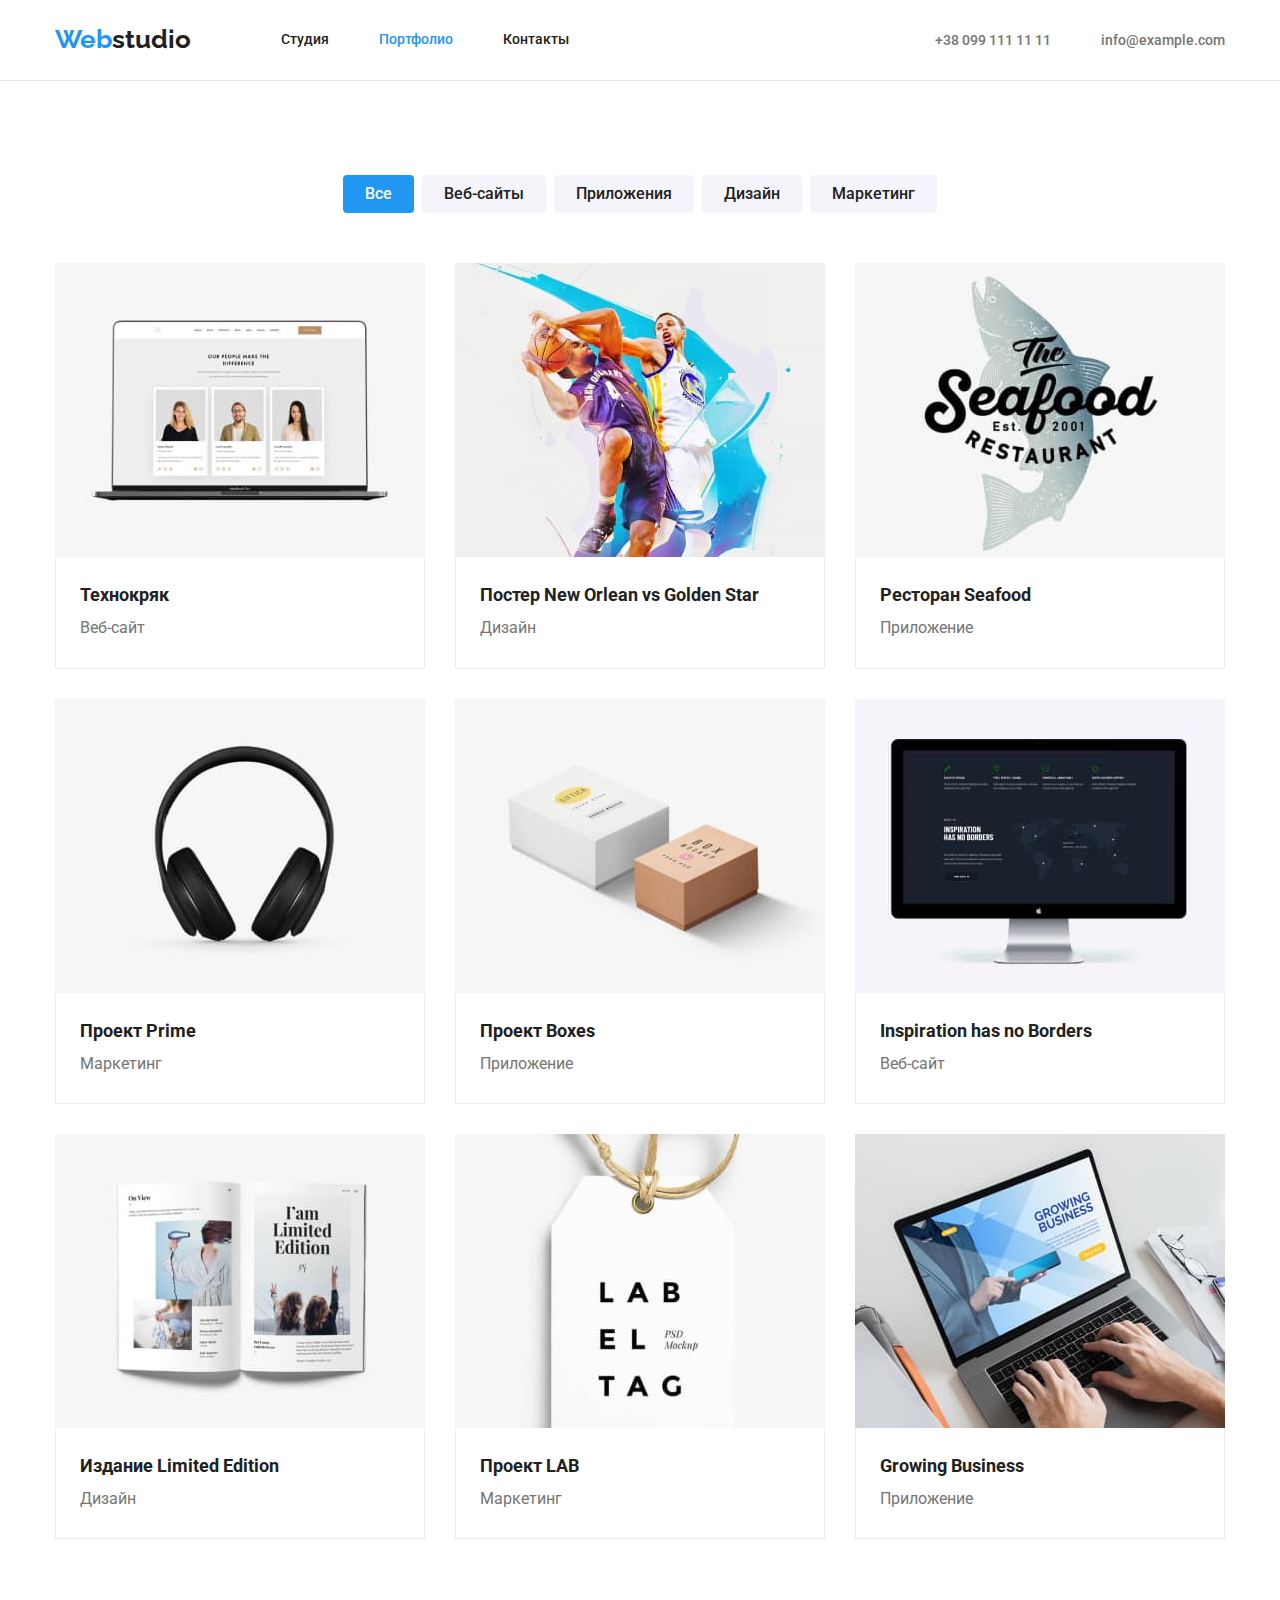
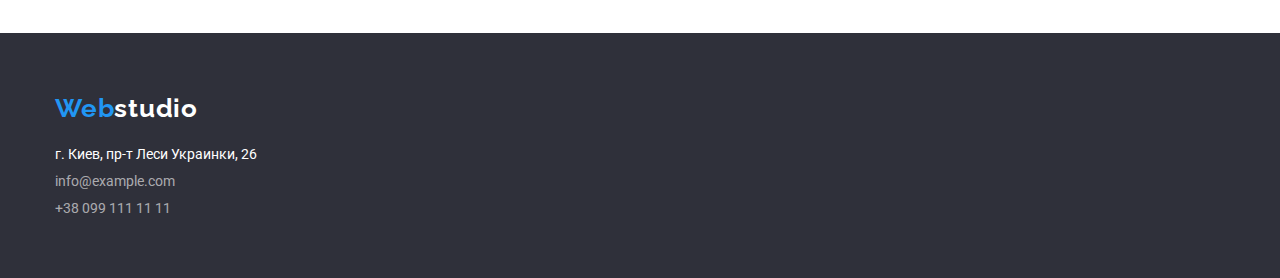
==== portfolio.html @ 4814321b "Initial commit" ====
<!DOCTYPE html>
<html lang="ru">
<head>
    <meta charset="UTF-8">
    <meta http-equiv="X-UA-Compatible" content="IE=edge">
    <meta name="viewport" content="width=device-width, initial-scale=1.0">
    <title>Portfolio</title>
    <link rel="preconnect" href="https://fonts.googleapis.com">
    <link rel="preconnect" href="https://fonts.gstatic.com" crossorigin>
    <link 
        href="https://fonts.googleapis.com/css2?family=Oleo+Script:wght@400;700&family=Raleway:wght@700&family=Roboto:wght@400;500;700;900&display=swap"
        rel="stylesheet">
    <link rel="stylesheet" href="https://cdn.jsdelivr.net/npm/modern-normalize@1.1.0/modern-normalize.min.css" />
    <link rel="stylesheet" href="./css/styles.css">
</head>
<body>
    <header class="page-header">
        <div class="container main-nav">
            <!--about-->
            <a class="logo" href="./index.html">Web<span class="logo-text">studio</span></a>
            <nav class="header-nav">
                <ul class="header-list list">
                    <li class="item"><a class="header-link" href="./index.html">Студия</a></li>
                    <li class="item"><a class="header-link current" href="./portfolio.html">Портфолио</a></li>
                    <li class="item"><a class="header-link" href="">Контакты</a></li>
                </ul>
            </nav>
            <ul class="header-list-auth list">
                <li class="item">
                    <a class="header-list-item" href="tel:+380991111111">+38 099 111 11 11</a>
                </li>
                <li class="item">
                    <a class="header-list-item" href="mailto:info@example.com">info@example.com</a>
                </li>
            </ul>
        </div>
    </header>
    <main>
        <!--Block 1 Button-->
        <section class="portfolio">
            <div class="container">
            <h1 class="visually-hidden">Наши работы</h1>
            <ul class="filter list">
                <li>
                    <button class="button-nav" type="button">Все</button>
                </li>
                <li>
                    <button class="btn" type="button">Веб-сайты</button>
                <li>
                    <button class="btn" type="button">Приложения</button>
                </li>
                <li>
                    <button class="btn" type="button">Дизайн</button>
                </li>
                <li>
                    <button class="btn" type="button">Маркетинг</button>
                </li>
            </ul>
            </div>
            <div class="container">
            <ul class="link list">
                <li class="item-link">
                    <a href="">
                        <img src="./imiges/block-portfolio/blockportfolio1.jpg" alt="employee image" width="370" height="290">
                        <div class="list-direction">
                        <h2 class="direction">Технокряк</h2>
                        <p class="description">Веб-сайт</p>
                        </div>
                    </a>
                <li class="item-link">
                    <a href="">
                        <img src="./imiges/block-portfolio/blockportfolio4.jpg" alt="play baskedball" width="370" height="290">
                        <div class="list-direction">
                        <h2 class="direction">Постер<span lang="en"> New Orlean vs Golden Star</span></h2>
                        <p class="description">Дизайн</p>
                        </div>
                    </a>
                </li>
                <li class="item-link">
                    <a href="">
                        <img src="./imiges/block-portfolio/blockportfolio5.jpg" alt="seafood restaurant" width="370" height="290">
                        <div class="list-direction">
                        <h2 class="direction">Ресторан<span lang="en"> Seafood</span></h2>
                        <p class="description">Приложение</p>
                        </div>
                    </a>
                </li>
                <li class="item-link">
                    <a href="">
                        <img src="./imiges/block-portfolio/blockportfolio2.jpg" alt="headphone image" width="370" height="290">
                        <div class="list-direction">
                        <h2 class="direction">Проект<span lang="en"> Prime</span></h2>
                        <p class="description">Маркетинг</p>
                        </div>
                    </a>
                </li>
                <li class="item-link">
                    <a href="">
                        <img src="./imiges/block-portfolio/blockportfolio6.jpg" alt="boxes image" width="370" height="290">
                        <div class="list-direction">
                        <h2 class="direction" >Проект<span lang="en"> Boxes</span></h2>
                        <p class="description">Приложение</p>
                        </div>
                    </a>
                </li>
                <li class="item-link">
                    <a href="">
                        <img src="./imiges/block-portfolio/blockportfolio7.jpg" alt="monitor image" width="370" height="290">
                        <div class="list-direction">
                        <h2 class="direction" lang="en">Inspiration has no Borders</h2>
                        <p class="description">Веб-сайт</p>
                        </div>
                    </a>
                </li>
                <li class="item-link">
                    <a href="">
                        <img src="./imiges/block-portfolio/blockportfolio3.jpg" alt="magasine image" width="370" height="290">
                        <div class="list-direction">
                        <h2 class="direction">Издание<span lang="en"> Limited Edition</span></h2>
                        <p class="description">Дизайн</p>
                        </div>
                    </a>
                </li>
                <li class="item-link">
                    <a href="">
                        <img src="./imiges/block-portfolio/blockportfolio8.jpg" alt="project name" width="370" height="290">
                        <div class="list-direction">
                        <h2 class="direction">Проект<span lang="en"> LAB</span></h2>
                        <p class="description">Маркетинг</p>
                        </div>
                    </a>
                </li>
                <li class="item-link">
                    <a href="">
                        <img src="./imiges/block-portfolio/blockportfolio9.jpg" alt="typing on notebook" width="370" height="290">
                        <div class="list-direction">
                        <h2 class="direction" lang="en">Growing Business</h2>
                        <p class="description">Приложение</p>
                        </div>
                    </a>
                </li>
            </ul>
            </div>
        </section>
    </main>
<footer class="footer">
    <section>
        <div class="container">
            <h2 class="visually-hidden">Контакты</h2>
            <a class="logo" href="./index.html">Web<span class="footer-logo-text">studio</span></a>
            <address class="address">
                <ul class="list-footer list-list">
                    <li class="item">
                        <a class="list-adress item-map" href="https://goo.gl/maps/WNtPrvYmRMJwgZ4R8" target="_blank"
                            rel="noopener noreferrer">г. Киев, пр-т Леси Украинки, 26</a>
                    </li>
                    <li class="item">
                        <a class="list-mail" href="mailto:info@example.com">info@example.com</a>
                    </li>
                    <li class="item">
                        <a class="list-phone" href="tel:+380991111111">+38 099 111 11 11</a>
                    </li>
                </ul>
            </address>
        </div>
    </section>
</footer>
</body>
</html>
---- css/styles.css ----
:root {
 --primary-text-color: #757575;
 --title-text-color: #212121;
 --accent-color: #2196F3;
 --bg-color: #FFFFFF;
 --secondary-bg-color: #2F303A; 
 --third-bg-color: #F5F4FA;
 --primary-color: #188CE8;
 --page-header-color: #E5E5E5;
}

body {
    font-family: "Roboto", "Regular", sans-serif;
    background-color: var(--bg-color);
    font-style: normal;
    color: var(--title-text-color)
}

/* reset */
h1,
h2,
h3,
h4,
p {
    margin: 0;
}

img {
    display: block;
    max-width: 100%;
    height: auto;
}

.visually-hidden {
    position: absolute;
    white-space: nowrap;
    width: 1px;
    height: 1px;
    overflow: hidden;
    border: 0;
    padding: 0;
    clip: rect(0 0 0 0);
    clip-path: inset(50%);
    margin: -1px;
}

/* container */

.list {
    margin: -15px;
    display: flex;
    list-style: none;
    margin: 0;
    padding: 0;
}

.list-caption {
    margin: 15px;
}

.list-footer {
    list-style: none;
    margin: 0;
    padding: 0;
}

.container{
    width: 1200px;
    padding-left: 15px;
    padding-right: 15px;
    margin-left: auto;
    margin-right: auto;
}

.container-work{
    padding-top: 0px;
}

.page-header {
    border-bottom: 1px solid var(--page-header-color);
}

/*Main nav */

.main-nav {
    display: flex;
    align-items: center;
}

.header-nav {
    display: flex;
}

/* Button portfolio */

.button-hero {
    display: inline-block;
    padding: 10px 32px;
    border-radius: 4px;
    line-height: 30px;

    color: var(--bg-color);
    background-color: var(--accent-color);
    font-weight: 700;
    font-size: 16px;

}

.button-hero:hover,
.button-hero:focus {
    color: var(--bg-color);
    background-color: var(--primary-color);
}

.button-nav {
    display: inline-block;
    padding: 6px 22px;
    border-radius: 4px;
    line-height: 26px;

    font-family: inherit;
    color: var(--bg-color);
    background-color: var(--accent-color);
    font-weight: 500;
    font-size: 16px;
    border: none;
}

.button-nav:hover,
.button-nav:focus {
    color: var(--bg-color);
}

.btn {
    display: inline-block;
    padding: 6px 22px;
    border-radius: 4px;
    margin-left: 8px;
    line-height: 26px;

    font-family: inherit;
    color: var(--title-text-color);
    background-color: var(--third-bg-color);
    font-weight: 500;
    font-size: 16px;
    border: none;
}

.btn:hover,
.btn:focus {
    color: var(--bg-color);
    background-color: var(--accent-color);
}

.filter{
   margin-bottom: 50px;
   justify-content: center;
}

.section-title {
    color: var(--title-text-color);    
}

a {
    text-decoration: none;
}

/* WebStudio */
.logo {
    margin-top: 24px;
    margin-bottom: 25px;

    font-family: 'Raleway', sans-serif;
    font-weight: 700;
    font-size: 26px;
    line-height: 1.2;
    color: var(--accent-color);
}

.logo-text{
    color: var(--title-text-color)
}

/* Section about */

.section-about {
    text-align: center;
    padding-top: 200px;
    padding-bottom: 200px;

    background-color: var(--secondary-bg-color);
}

.section-about .section-title {
    max-width: 650px;
    margin: 0 auto;
    margin-bottom: 30px;
    margin-top: 0;
    text-transform: uppercase;
    font-weight: 900;
    font-size: 44px;
    line-height: 1.37;
    letter-spacing: 0.06em;
    text-align: center;
}

.feature-list {
    display: flex;
    flex-wrap: wrap;
    padding-left: 0;
}

.feature-list .list-item {
    width: 270px;
}

.feature-list .list-item:not(:last-child) {
    margin-right: 30px;
}

.feature-list .descreption {
    margin: 0;
    margin-bottom: 10px;
}

.text-about {
    font-family: 'Roboto';
    font-weight: 700;
    font-size: 44px;
    line-height: 1.9;
    text-transform: uppercase;
    color: var(--bg-color);
    margin-bottom: 40px;
}

.section-descreption {
    padding: 94px 0;
}
.descreption{
    margin-bottom: 10px;
    margin-top: 0;
    font-family: 'Roboto';
    font-weight: 700;
    font-size: 14px;
    line-height: 1.15;
    letter-spacing: 0.03em;
    text-transform: uppercase;
    color: var(--title-text-color);
}

.text-descreption {
    font-size: 14px;
    line-height: 1.7;
    letter-spacing: 0.03em;
    color: var(--primary-text-color);
}

.list .list-item {
    width: 270px;
}

/* Section work */

.work {
    padding-bottom: 94px;
}

.work .work-text {
    margin-top: 0;
    margin-bottom: 50px;
    text-align: center;
}

.work .work-about {
    padding-top: 0;
    padding-bottom: 0;
}

.work .work-about .work-about-section {
    padding-top: 0%;
}

.work .work-text {
    margin-top: 0;
    margin-bottom: 50px;
}

.work-text {
    text-align: center;
    font-weight: 700;
    font-size: 36px;
    line-height: 1.17;
    letter-spacing: 0.03em;
    color: var(--title-text-color);
}

.caption-img:nth-child(2) {
    margin-right: 30px;
    margin-left: 30px;
}

/* Team */

.team {
    background: var(--third-bg-color);
    padding-top: 94px;
    padding-bottom: 94px;
}

.team-title {
    margin-top: 0;
    margin-bottom: 50px;
    
    font-height: 700;
    font-size: 36px;
    line-height: 1, 17;
    text-align: center;
}

.time .team-title {
    margin-top: 0;
    margin-bottom: 50px;
    
    color: var(--title-text-color);
    font-weight: 700;
    font-size: 36px;
    line-height: 1, 17;
    text-align: center;
}

.section .no-padding {
    padding-top: 0;
    padding-bottom: 0;
}


.team-container {
    padding-top: 30px;
    padding-bottom: 30px;
}

.list .team-name {
    margin-bottom: 10px;
    margin-top: 0;
    text-align: center;
}

.list .position {
    margin-top: 0;
    margin-bottom: 0;
    color: var(--primary-text-color);
    font-weight: 400;
    font-size: 16px;
    line-height: 1.9;
    text-align: center;
}

.team-worker:nth-child(-n+3) {
    margin-right: 30px;
}

.team-worker {
    background: var(--bg-color);
    box-shadow: 0px 1px 3px rgba(0, 0, 0, 0.12), 0px 1px 1px rgba(0, 0, 0, 0.14), 0px 2px 1px rgba(0, 0, 0, 0.2);
    border-radius: 0px 0px 4px 4px;
}

/* Footer */

.footer-logo-text {
    font-weight: 700;
    font-size: 26px;
    line-height: 1.2;
    color: var(--bg-color);
}

.header-list {
    display: flex;
    margin-left: 90px;
}

.header-list .item + .item {
    margin-left: 50px;
}


.header-list-auth {
    display: flex;
    margin-left: auto;
}

.header-list-auth .item + .item {
    margin-left: 50px;
}

/* Header-link*/

.header-link {
    display: block;
    padding-top: 32px;
    padding-bottom: 32px;

    font-family: 'Roboto', sans-serif;
    font-weight: 500;
    font-size: 14px;
    line-height: 1.14;
    color: var(--title-text-color);  
}

.header-link:hover,
.header-link:focus {
    color: var(--accent-color)
}
/* Header-list */

.header-list-item{
    padding-top: 32px;
    padding-bottom: 32px;
    font-family: 'Roboto', sans-serif;
    font-weight: 500;
    font-size: 14px;
    line-height: 1.14;
    color: var(--primary-text-color)
}

.header-list-item:hover,
.header-list-item:focus {
    color: var(--accent-color)
}

.header-link.current {
    color: var(--accent-color)
}

.team-title{
    font-family: 'Roboto';
    font-weight: 700;
    font-size: 36px;
    line-height: 1.17;
    letter-spacing: 0.03em;
    color: var(--title-text-color);
}
.team-name{
    font-family: 'Roboto';
    font-style: normal;
    font-weight: 500;
    font-size: 16px;
    line-height: 1.18;
    text-align: center;
    letter-spacing: 0.03em;
    color: var(--title-text-color);
}
.position{
    font-family: 'Roboto';
    font-style: normal;
    font-weight: 400;
    font-size: 16px;
    line-height: 1.18;
    text-align: center;
    color: var(--primary-text-color);
}

/* Footer */

.footer {
    padding-top: 60px;
    padding-bottom: 60px;
    background-color: var(--secondary-bg-color);
}

.footer .logo {
    margin-top: 60px;
    margin-bottom: 20px;
    font-weight: 700;
    font-size: 26px;
    line-height: 1.2;
    letter-spacing: 0.03em;
}

.address {
    margin-top: 20px;
}

.list-footer.list-list>.item:nth-child(n+2) {
    margin-top: 9px;
}

.adress .item-map {
    font-weight: 400;
    font-size: 14px;
    line-height: 1.72;
    letter-spacing: 0.03em;        
}

.list-adress{
    font-family: 'Roboto';
    font-style: normal;
    font-weight: 400;
    font-size: 14px;
    line-height: 1.15;
    color: var(--bg-color);
}

.list-phone {
    font-family: 'Roboto';
    font-style: normal;
    font-weight: 400;
    font-size: 14px;
    line-height: 1.15;
    color: rgba(255, 255, 255, 0.6);
}

.list-mail {
    font-family: 'Roboto';
        font-style: normal;
        font-weight: 400;
        font-size: 14px;
        line-height: 1.15;
        color: rgba(255, 255, 255, 0.6);
}
 
/* Portfolio */

.portfolio {
    padding: 94px 0;
}

.direction {
    font-family: 'Roboto';
    font-weight: 700;
    font-size: 18px;
    line-height: 2;
    color: var(--title-text-color);
}

.list-direction {
    padding-top: 20px;
    padding-bottom: 20px;
    padding-left: 24px;
    padding-right: 24px;
    border: 1px solid #EEEEEE;
    border-top: none;
}

.description {
    margin-bottom: 4px;
    font-size: 16px;
    line-height: 1.9;
    color: var(--primary-text-color);
}

.link.list {
    display: flex;
    flex-wrap: wrap;
    margin: -15px;
}

.flex-link.item-link {
    width: 370px;
    margin-right: 30px;
    margin-bottom: 30px;
}

.item-link:nth-child(3n) {
    margin-right: 0;
}

.item-link {
    margin-bottom: 0%;
    margin: 15px;
}
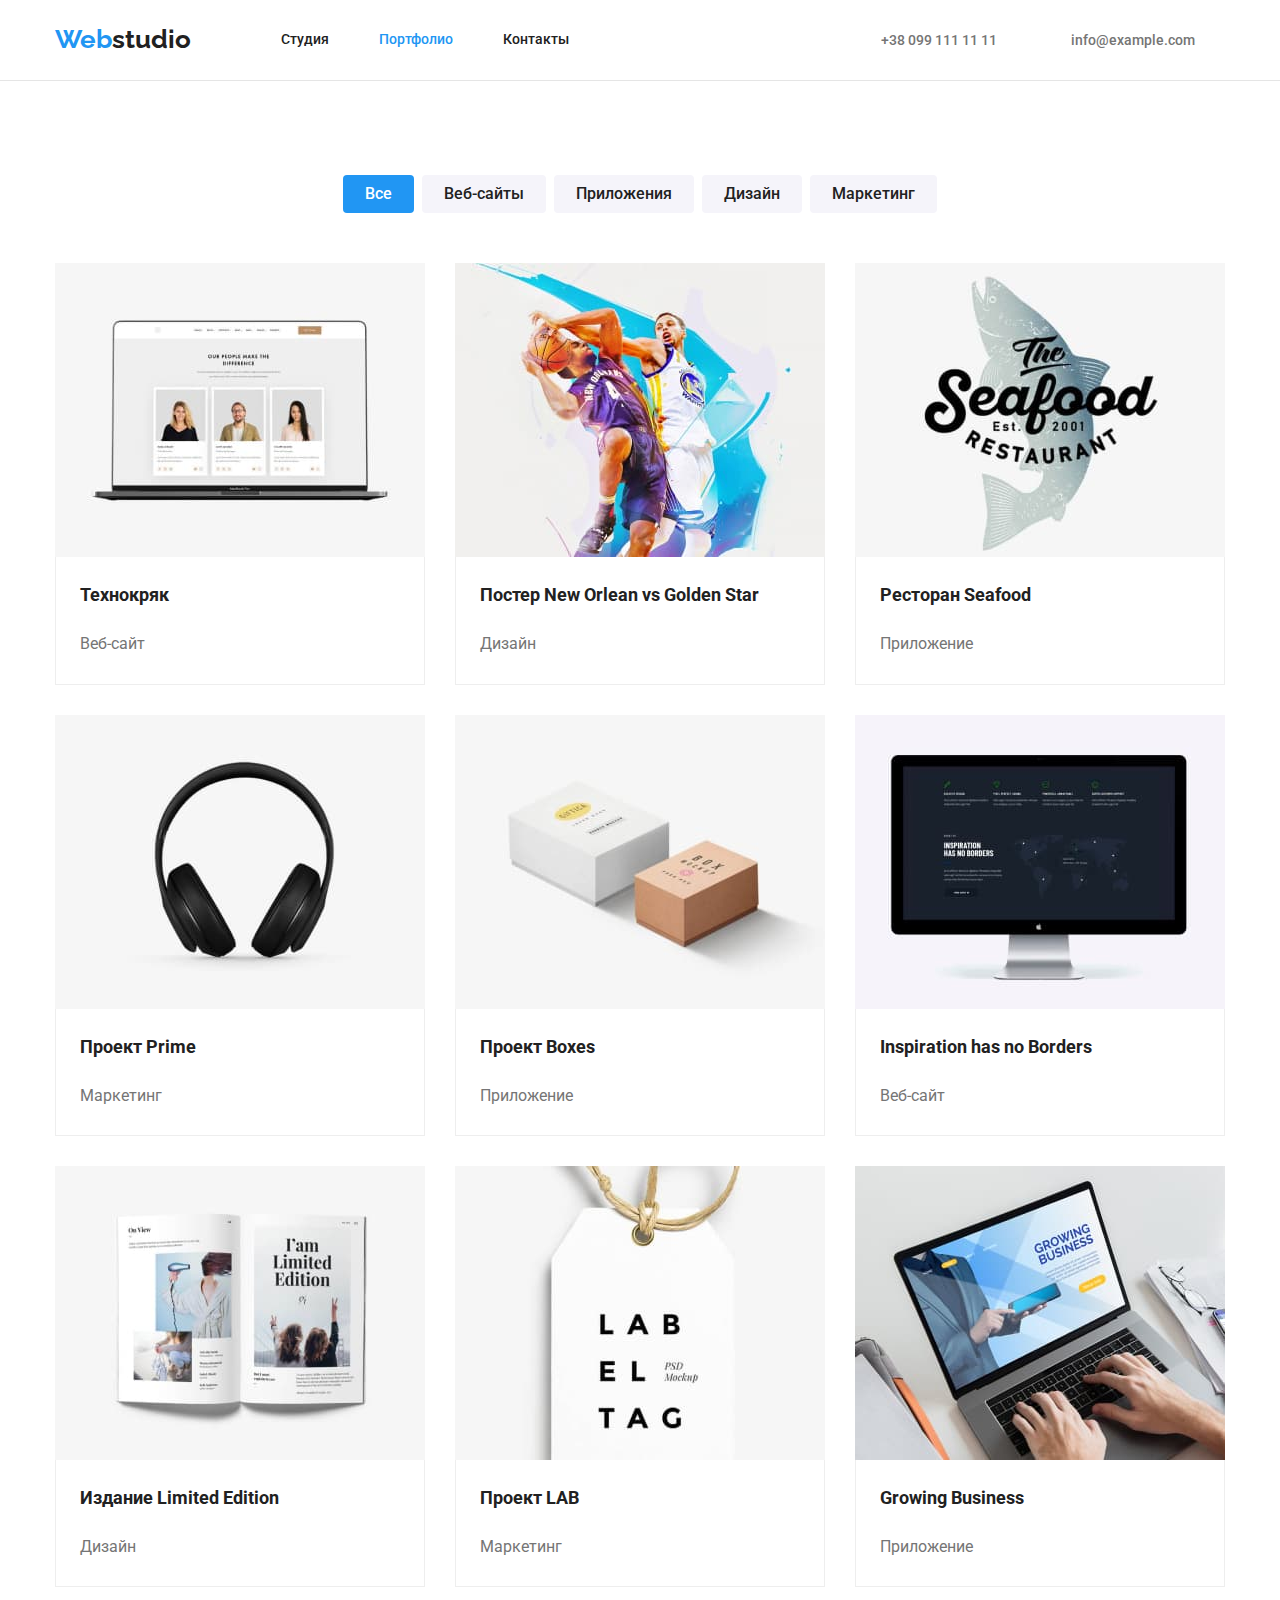
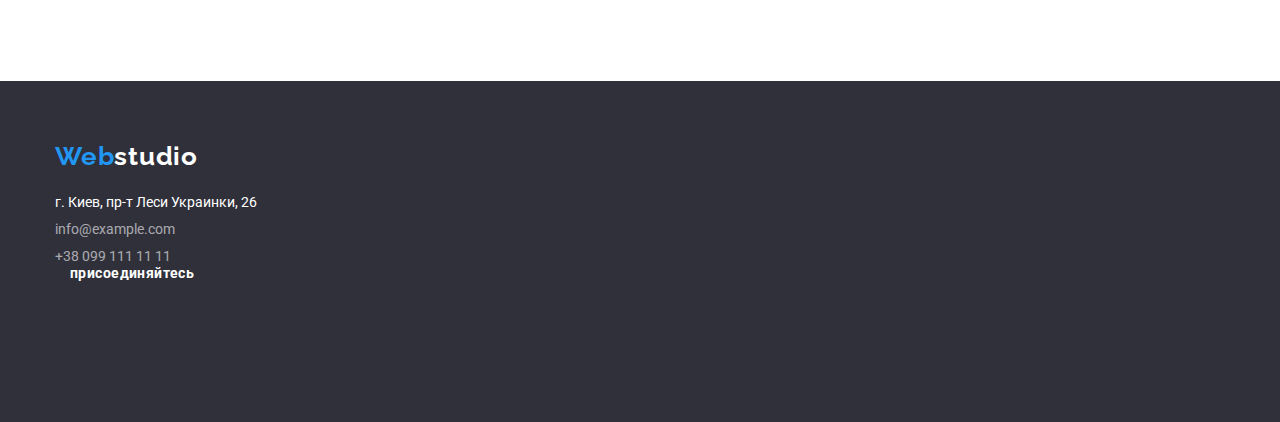
==== commit b3cadac3: "hw-04" ====
--- a/portfolio.html
+++ b/portfolio.html
@@ -28,9 +28,15 @@
             <ul class="header-list-auth list">
                 <li class="item">
                     <a class="header-list-item" href="tel:+380991111111">+38 099 111 11 11</a>
+                    <svg class="icon-phone" width="10" height="16">
+                        <use href="./imiges/icons.svg#icone-phone"></use>
+                    </svg>
                 </li>
                 <li class="item">
                     <a class="header-list-item" href="mailto:info@example.com">info@example.com</a>
+                    <svg class="icon-mail" width="16" height="12">
+                        <use href="./imiges/icons.svg#icone-mail"></use>
+                    </svg>
                 </li>
             </ul>
         </div>
@@ -163,6 +169,39 @@
                 </ul>
             </address>
         </div>
+            <div class="container-social">
+                <h2 class="title-social">присоединяйтесь</h2>
+                <ul class="listes list-social">
+                    <li class="item-social icon-social">
+                        <a class="link" href="">
+                            <svg class="footer-icon">
+                                <use href="./imiges/icons/symbol-defs.svg#instagram"></use>
+                            </svg>
+                        </a>
+                    </li>
+                    <li class="item-social icon-social">
+                        <a class="link" href="">
+                            <svg class="footer-icon">
+                                <use href="./imiges/icons/symbol-defs.svg#twitter"></use>
+                            </svg>
+                        </a>
+                    </li>
+                    <li class="item-social icon-social">
+                        <a class="link" href="">
+                            <svg class="footer-icon">
+                                <use href="./imiges/icons/symbol-defs.svg#facebook"></use>
+                            </svg>
+                        </a>
+                    </li>
+                    <li class="item-social icon-social">
+                        <a class="link" href="">
+                            <svg class="footer-icon">
+                                <use href="./imiges/icons/symbol-defs.svg#lindenin"></use>
+                            </svg>
+                        </a>
+                    </li>
+                </ul>
+            </div>
     </section>
 </footer>
 </body>
--- a/css/styles.css
+++ b/css/styles.css
@@ -7,7 +7,10 @@
  --third-bg-color: #F5F4FA;
  --primary-color: #188CE8;
  --page-header-color: #E5E5E5;
-}
+ --hero-linealer-gradient: rgba(47, 48, 58, 0.4);
+ --indent: 30px;
+}
+
 
 body {
     font-family: "Roboto", "Regular", sans-serif;
@@ -91,6 +94,22 @@
     display: flex;
 }
 
+.icon-mail {
+    vertical-align: -1px;
+    width: 16px;
+    height: 12px;
+    margin-right: 10px;
+    fill: currentColor;
+}
+
+.icon-phone {
+    vertical-align: bottom;
+    width: 10px;
+    height: 16px;
+    margin-right: 10px;
+    fill: currentColor;
+}
+
 /* Button portfolio */
 
 .button-hero {
@@ -165,6 +184,23 @@
     text-decoration: none;
 }
 
+p {
+    display: block;
+    margin-block-start: 1em;
+    margin-block-end: 1em;
+    margin-inline-start: 0px;
+    margin-block-end: 0px;
+}
+
+ul {
+    display: block;
+    margin-block-start: 1em;
+    margin-block-end: 1em;
+    margin-inline-start: 0px;
+    margin-inline-end: 0px;
+    padding-inline-start: 40px;
+}
+
 /* WebStudio */
 .logo {
     margin-top: 24px;
@@ -188,6 +224,21 @@
     padding-top: 200px;
     padding-bottom: 200px;
 
+    background-color: var(--secondary-bg-color);
+}
+
+.hro-section {
+    background-image: linear-gradient( to right, var(--hero-linealer-gradient)), url(../imiges/group.jpg);
+    background-position: center;
+    background-repeat: no-repeat;
+    background-size: cover;
+    max-width: 1600px;
+    height: 600px;
+    margin-left: auto;
+    margin-right: auto;
+    padding-bottom: 200px;
+    padding-top: 200px;
+    text-align: center;
     background-color: var(--secondary-bg-color);
 }
 
@@ -218,6 +269,34 @@
     margin-right: 30px;
 }
 
+.list-item:nth-last-child(1)::before {
+    background-image: url(../imiges/icons/sputnik.svg);
+}
+
+.list-item:nth-child(2)::before {
+    background-image: url(../imiges/icons/clock.svg);
+}
+
+.list-item:nth-child(3)::before {
+    background-image: url(../imiges/icons/note.svg);
+}
+
+.list-item:nth-child(4)::before {
+    background-image: url(../imiges/icons/kosmos.svg);
+}
+
+.list-item::before {
+    content: "";
+    display: inline-block;
+    width: 270px;
+    height: 120px;
+    margin-bottom: 30px;
+    border-radius: 4px;
+    background-color: var(--third-bg-color);
+    background-repeat: no-repeat;
+    background-position: center;
+}
+
 .feature-list .descreption {
     margin: 0;
     margin-bottom: 10px;
@@ -300,6 +379,45 @@
 }
 
 /* Team */
+.lst {
+    list-style: none;
+    padding-left: 0;
+    margin: 0;
+}
+
+.lst-icon {
+    display: flex;
+    justify-content: center;
+}
+
+.icon-social:not (:last-child) {
+    margin-right: 10px;
+}
+.icon-item {
+}
+
+.icon-social {}
+
+.linke {
+    text-decoration: none;
+}
+
+.link-icon {
+    display: flex;
+    cursor: pointer;
+    width: 44px;
+    height: 44px;
+    border-radius: 50%;
+    color: #757575;
+    justify-content: center;
+    align-items: center;
+}
+
+.icon {
+    fill: currentColor;
+    width: 20px;
+    height: 20px;
+}
 
 .team {
     background: var(--third-bg-color);
@@ -311,7 +429,7 @@
     margin-top: 0;
     margin-bottom: 50px;
     
-    font-height: 700;
+    font-height: 700px;
     font-size: 36px;
     line-height: 1, 17;
     text-align: center;
@@ -365,6 +483,64 @@
     border-radius: 0px 0px 4px 4px;
 }
 
+/*Clients*/
+
+.section {
+    padding-top: 94px;
+    padding-bottom: 94px;
+}
+
+.titles-client {
+    margin-bottom: 50px;
+    font-weight: 700;
+    font-size: 36px;
+    line-height: 1.16;
+    text-align: center;
+    letter-spacing: 0.03em;
+    color: var(--title-text-color);
+}
+
+.listes {
+    list-style: none;
+    padding-left: 0%;
+}
+
+.listes-client {
+    --item: 6;
+    --amount: 5;
+}
+
+.set-card {
+    display: flex;
+    margin: calc(-1 * var (--ident) / 2);
+}
+
+.links {
+    text-decoration: none;
+}
+
+.link-client {
+    display: flex;
+    align-items: center;
+    justify-content: center;
+    cursor: pointer;
+    width: 170px;
+    height: 92px;
+    border: 1px solid var(--primary-text-color);
+    border-radius: 4px;
+    color: var(--primary-text-color);
+}
+
+.icon-clienet {
+    fill: currentColor;
+    width: 106px;
+    height: 60px;
+}
+
+.listes .listes-client .set-card {
+    color: #757575;
+    margin: -15px;
+}
 /* Footer */
 
 .footer-logo-text {
@@ -519,6 +695,54 @@
         color: rgba(255, 255, 255, 0.6);
 }
  
+
+/*container-social*/
+
+.container-social {
+    margin-left: 70px;
+}
+
+.title-social {
+    font-weight: 700;
+    font-size: 14px;
+    line-height: 1.14;
+    letter-spacing: 0.03em;
+    ext-transform: uppercase;
+    color: var(--bg-color);
+    margin-bottom: 20px;
+}
+
+.listes {
+    list-style: none;
+    padding-left: 0;
+    padding-right: 0;
+}
+
+.list-social {
+    display: flex;
+}
+
+.item-social:not(:last-child) {
+    margin-right: 10px;
+}
+
+.list-social .link {
+    display: flex;
+        align-items: center;
+        justify-content: center;
+        cursor: pointer;
+        width: 44px;
+        height: 44px;
+        border-radius: 50%;
+        background-color: rgba (255, 255, 255, 0.1);
+}
+
+.footer-icon {
+    fill: var(--bg-color);
+    width: 20px;
+    height: 20px;
+}
+
 /* Portfolio */
 
 .portfolio {
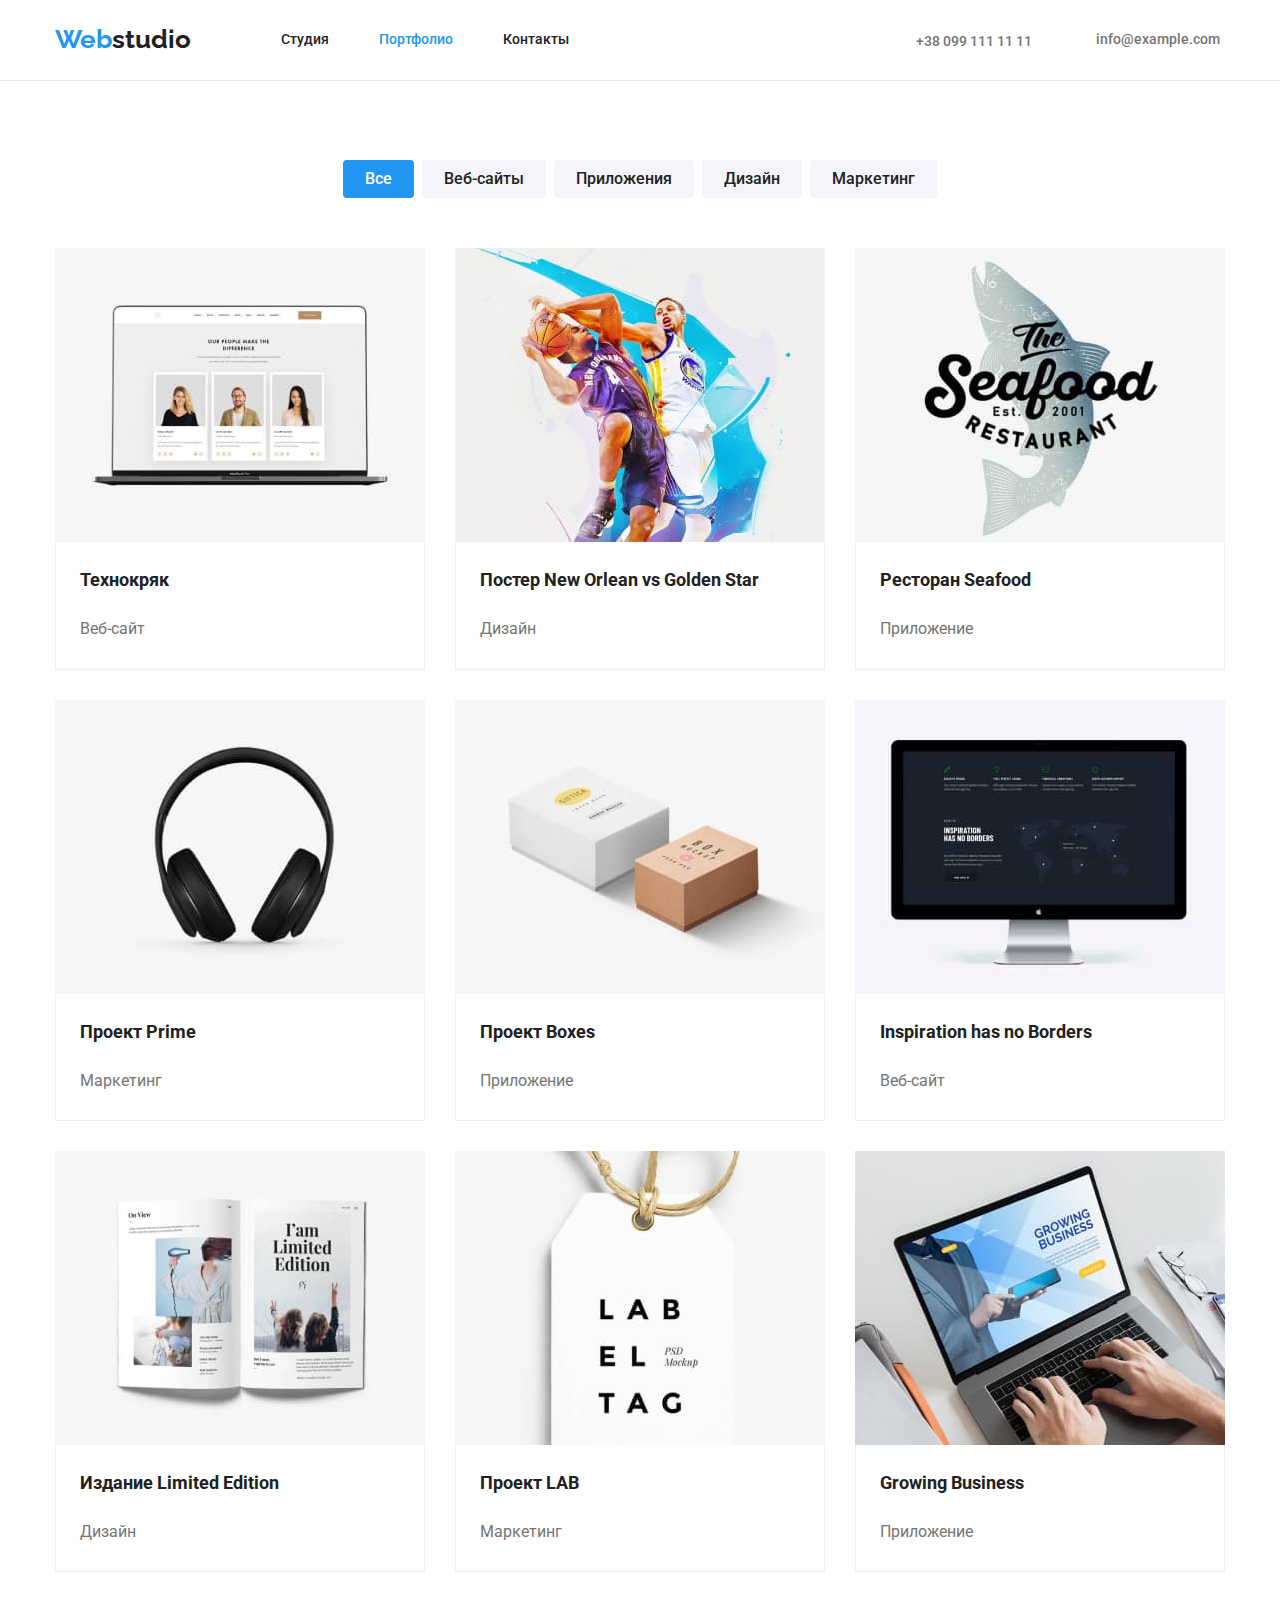
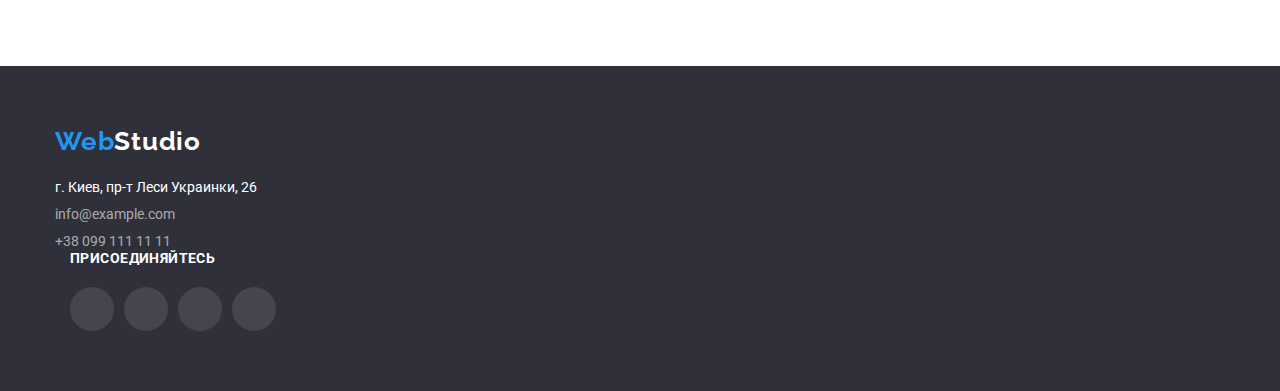
==== commit c71d26f1: "added new index and css" ====
--- a/portfolio.html
+++ b/portfolio.html
@@ -153,7 +153,7 @@
     <section>
         <div class="container">
             <h2 class="visually-hidden">Контакты</h2>
-            <a class="logo" href="./index.html">Web<span class="footer-logo-text">studio</span></a>
+            <a class="logo" href="./index.html">Web<span class="footer-logo-text">Studio</span></a>
             <address class="address">
                 <ul class="list-footer list-list">
                     <li class="item">
--- a/css/styles.css
+++ b/css/styles.css
@@ -7,10 +7,10 @@
  --third-bg-color: #F5F4FA;
  --primary-color: #188CE8;
  --page-header-color: #E5E5E5;
- --hero-linealer-gradient: rgba(47, 48, 58, 0.4);
+ --hero-linear-gradient: rgba(47, 48, 58, 0.4);
+ --fill-color: #AFB1B8; 
  --indent: 30px;
 }
-
 
 body {
     font-family: "Roboto", "Regular", sans-serif;
@@ -52,9 +52,6 @@
 .list {
     margin: -15px;
     display: flex;
-    list-style: none;
-    margin: 0;
-    padding: 0;
 }
 
 .list-caption {
@@ -94,20 +91,18 @@
     display: flex;
 }
 
-.icon-mail {
-    vertical-align: -1px;
+.icon-smartphone {
+    fill: var (--primary-text-color);
     width: 16px;
     height: 12px;
     margin-right: 10px;
-    fill: currentColor;
-}
-
-.icon-phone {
-    vertical-align: bottom;
-    width: 10px;
-    height: 16px;
+}
+
+.icon-envelope-hover {
+    fill: var(--primary-text-color);
+    width: 16px;
+    height: 12px;
     margin-right: 10px;
-    fill: currentColor;
 }
 
 /* Button portfolio */
@@ -117,6 +112,8 @@
     padding: 10px 32px;
     border-radius: 4px;
     line-height: 30px;
+    border: none;
+    letter-spacing: 0,06em;
 
     color: var(--bg-color);
     background-color: var(--accent-color);
@@ -199,6 +196,9 @@
     margin-inline-start: 0px;
     margin-inline-end: 0px;
     padding-inline-start: 40px;
+    list-style: none;
+    margin: 0;
+    padding: 0;
 }
 
 /* WebStudio */
@@ -228,7 +228,7 @@
 }
 
 .hro-section {
-    background-image: linear-gradient( to right, var(--hero-linealer-gradient)), url(../imiges/group.jpg);
+    background-image: linear-gradient( to right, var(--hero-linear-gradient), var(--hero-linear-gradient)), url(../imiges/group.jpg);
     background-position: center;
     background-repeat: no-repeat;
     background-size: cover;
@@ -269,7 +269,17 @@
     margin-right: 30px;
 }
 
-.list-item:nth-last-child(1)::before {
+.feature-icon-wrap {
+    background: var(--third-bg-color);
+    border-radius: 4px;
+    height: 120px;
+    display: flex;
+    justify-content: center;
+    align-items: center;
+    margin-bottom: 30px;
+}
+
+/* .list-item:nth-last-child(1)::before {
     background-image: url(../imiges/icons/sputnik.svg);
 }
 
@@ -295,7 +305,7 @@
     background-color: var(--third-bg-color);
     background-repeat: no-repeat;
     background-position: center;
-}
+} */
 
 .feature-list .descreption {
     margin: 0;
@@ -390,13 +400,16 @@
     justify-content: center;
 }
 
-.icon-social:not (:last-child) {
+.icon-social:not(:last-child) {
     margin-right: 10px;
 }
-.icon-item {
-}
-
-.icon-social {}
+
+.icon-social {
+    width: 44px;
+    height: 44px;
+    border-radius: 100%;
+
+}
 
 .linke {
     text-decoration: none;
@@ -405,18 +418,26 @@
 .link-icon {
     display: flex;
     cursor: pointer;
-    width: 44px;
-    height: 44px;
-    border-radius: 50%;
-    color: #757575;
+    width: 100%;
+    height: 100%;
     justify-content: center;
     align-items: center;
-}
-
-.icon {
-    fill: currentColor;
-    width: 20px;
-    height: 20px;
+    border-radius: 50%;
+}
+
+.link-icon:hover, 
+.link-icon:focus {
+    background-color: var(--accent-color);
+}
+
+.link-icon:hover svg, 
+.link-icon:focus svg {
+    fill: var(--bg-color);
+}
+
+.team-icon {
+    fill: var(--fill-color);
+
 }
 
 .team {
@@ -429,7 +450,7 @@
     margin-top: 0;
     margin-bottom: 50px;
     
-    font-height: 700px;
+    font-weight: 700;
     font-size: 36px;
     line-height: 1, 17;
     text-align: center;
@@ -469,7 +490,8 @@
     color: var(--primary-text-color);
     font-weight: 400;
     font-size: 16px;
-    line-height: 1.9;
+    line-height: 19px;
+    margin-bottom: 16px;
     text-align: center;
 }
 
@@ -524,17 +546,37 @@
     align-items: center;
     justify-content: center;
     cursor: pointer;
+    width: 100%;
+    height: 100%;
+    border: 1px solid var(--fill-color);
+    border-radius: 4px;
+    color: var(--primary-text-color);
+}
+
+.item-client {
     width: 170px;
     height: 92px;
-    border: 1px solid var(--primary-text-color);
-    border-radius: 4px;
-    color: var(--primary-text-color);
+
+}
+
+.item-client :hover,
+.item-client :focus {
+    border-color: var(--accent-color);
+}
+
+.item-client :hover svg,
+.item-client :focus svg {
+    fill: var(--accent-color);
 }
 
 .icon-clienet {
-    fill: currentColor;
+    fill: var(--fill-color);
     width: 106px;
     height: 60px;
+}
+
+.item-client:not(:last-child) {
+    margin-right: 30px;
 }
 
 .listes .listes-client .set-card {
@@ -542,6 +584,11 @@
     margin: -15px;
 }
 /* Footer */
+
+.footer-container {
+    display: flex;
+    align-items: baseline;
+}
 
 .footer-logo-text {
     font-weight: 700;
@@ -604,6 +651,11 @@
     color: var(--accent-color)
 }
 
+.header-list-item:hover svg,
+.header-list-item:focus svg {
+    fill: var(--accent-color);
+}
+
 .header-link.current {
     color: var(--accent-color)
 }
@@ -687,7 +739,7 @@
 }
 
 .list-mail {
-    font-family: 'Roboto';
+        font-family: 'Roboto';
         font-style: normal;
         font-weight: 400;
         font-size: 14px;
@@ -707,9 +759,10 @@
     font-size: 14px;
     line-height: 1.14;
     letter-spacing: 0.03em;
-    ext-transform: uppercase;
+    text-transform: uppercase;
     color: var(--bg-color);
     margin-bottom: 20px;
+
 }
 
 .listes {
@@ -726,21 +779,41 @@
     margin-right: 10px;
 }
 
-.list-social .link {
+/*.list-social .link {
     display: flex;
         align-items: center;
         justify-content: center;
         cursor: pointer;
-        width: 44px;
-        height: 44px;
+        width: 100%;
+        height: 100%;
         border-radius: 50%;
-        background-color: rgba (255, 255, 255, 0.1);
-}
+        background-color: rgba(255, 255, 255, 0.1);
+} */
 
 .footer-icon {
     fill: var(--bg-color);
     width: 20px;
     height: 20px;
+}
+
+.footer-link {
+    display: flex;
+    justify-content: center;
+    align-items: center;
+    width: 100%;
+    height: 100%;
+    border-radius: 50%;
+}
+
+.footer-link:hover,
+.footer-link:focus {
+    background: var(--accent-color);
+}
+
+.item-social {
+    width: 44px;
+    height: 44px;
+    background: rgba(255, 255, 255, 0.1);
 }
 
 /* Portfolio */
